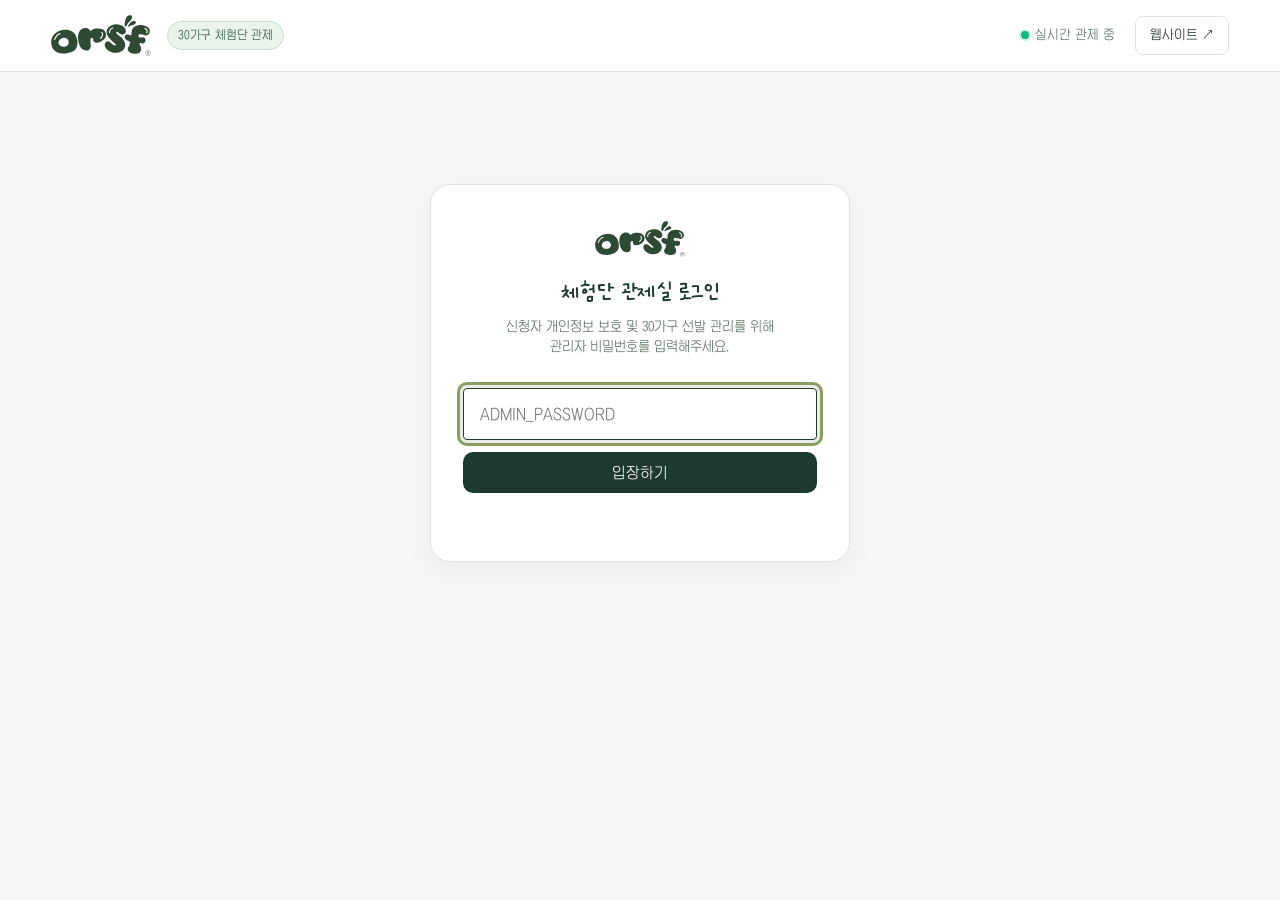
==== admin.html @ 10866b6b "feat(trial): update recruitment scale to 30 households and renew admin dashboard" ====
<!doctype html>
<html lang="ko">
<head>
  <meta charset="utf-8">
  <meta name="viewport" content="width=device-width,initial-scale=1">
  <meta name="robots" content="noindex,nofollow">
  <title>orsf 말랑비누 | 30가구 체험단 관제 대시보드</title>
  <link rel="icon" type="image/svg+xml" href="favicon.svg">
  <link rel="icon" type="image/png" sizes="32x32" href="favicon-32x32.png">
  <link rel="stylesheet" href="recruit.css">
  <style>
    :root {
      --adm-bg: #F5F7F4;
      --adm-card-bg: #FFFFFF;
      --adm-border: #DCE3DD;
      --adm-border-subtle: #E8EEE9;
      --adm-text: #1E2D24;
      --adm-text-muted: #5C6E62;
      --adm-primary: #1E3A2F;
      --adm-primary-hover: #142820;
      --adm-accent: #2D5A46;
      --adm-accent-light: #EAF3EC;
      --st-applied: #6B7280;
      --st-applied-bg: #F3F4F6;
      --st-eligible: #2563EB;
      --st-eligible-bg: #EFF6FF;
      --st-selected: #059669;
      --st-selected-bg: #ECFDF5;
      --st-confirmed: #0D9488;
      --st-confirmed-bg: #F0FDFA;
      --st-waitlisted: #D97706;
      --st-waitlisted-bg: #FFFBEB;
      --st-shipped: #7C3AED;
      --st-shipped-bg: #F5F3FF;
      --st-completed: #DB2777;
      --st-completed-bg: #FDF2F8;
      --st-declined: #9CA3AF;
      --st-declined-bg: #F3F4F6;
    }

    body {
      background-color: var(--adm-bg);
      color: var(--adm-text);
      font-family: 'ChosunGu', -apple-system, BlinkMacSystemFont, 'Pretendard', sans-serif;
      margin: 0;
      padding: 0;
      min-height: 100vh;
      -webkit-font-smoothing: antialiased;
    }

    /* Top Navigation */
    .adm-nav {
      background: #FFFFFF;
      border-bottom: 1px solid var(--adm-border);
      height: 72px;
      padding: 0 4vw;
      display: flex;
      align-items: center;
      justify-content: space-between;
      position: sticky;
      top: 0;
      z-index: 100;
    }
    .adm-brand {
      display: flex;
      align-items: center;
      gap: 16px;
      text-decoration: none;
      color: inherit;
    }
    .adm-brand img {
      width: 100px;
      height: auto;
      display: block;
    }
    .adm-cohort-badge {
      font-size: 12px;
      font-weight: 700;
      background: var(--adm-accent-light);
      color: var(--adm-accent);
      padding: 4px 10px;
      border-radius: 999px;
      border: 1px solid #C8DEC9;
      letter-spacing: -0.02em;
    }
    .adm-nav-actions {
      display: flex;
      align-items: center;
      gap: 12px;
    }
    .adm-live-dot {
      display: inline-flex;
      align-items: center;
      gap: 6px;
      font-size: 13px;
      color: var(--adm-text-muted);
      margin-right: 8px;
    }
    .adm-live-dot::before {
      content: '';
      display: inline-block;
      width: 8px;
      height: 8px;
      border-radius: 50%;
      background: #10B981;
      box-shadow: 0 0 0 2px rgba(16, 185, 129, 0.2);
    }
    .adm-link-btn {
      font-size: 13px;
      font-weight: 700;
      color: var(--adm-text);
      text-decoration: none;
      padding: 8px 14px;
      border-radius: 8px;
      border: 1px solid var(--adm-border);
      background: #FFFFFF;
      transition: all 0.15s;
    }
    .adm-link-btn:hover {
      background: #F1F4F1;
      border-color: #CCD6CC;
    }
    .adm-btn-logout {
      font-size: 13px;
      font-weight: 700;
      color: #DC2626;
      border: 1px solid #FECACA;
      background: #FEF2F2;
      padding: 8px 14px;
      border-radius: 8px;
      cursor: pointer;
      transition: all 0.15s;
    }
    .adm-btn-logout:hover {
      background: #FEE2E2;
    }

    /* Container */
    .adm-container {
      max-width: 1480px;
      margin: 0 auto;
      padding: 32px 4vw 80px;
    }

    /* Login Gate */
    .adm-gate {
      max-width: 420px;
      margin: 80px auto;
      background: var(--adm-card-bg);
      border-radius: 20px;
      border: 1px solid var(--adm-border);
      padding: 36px 32px;
      box-shadow: 0 10px 30px rgba(0,0,0,0.04);
      text-align: center;
    }
    .adm-gate-logo {
      width: 90px;
      margin: 0 auto 20px;
      display: block;
    }
    .adm-gate h2 {
      font-size: 22px;
      font-weight: 800;
      margin: 0 0 8px;
      color: var(--adm-primary);
    }
    .adm-gate p {
      font-size: 13.5px;
      color: var(--adm-text-muted);
      margin: 0 0 24px;
      line-height: 1.5;
    }
    .adm-input-group {
      display: flex;
      flex-direction: column;
      gap: 12px;
    }
    .adm-input {
      width: 100%;
      box-sizing: border-box;
      padding: 12px 14px;
      font-size: 15px;
      border: 1.5px solid var(--adm-border);
      border-radius: 10px;
      outline: none;
      font-family: inherit;
      transition: border-color 0.15s;
    }
    .adm-input:focus {
      border-color: var(--adm-primary);
      box-shadow: 0 0 0 3px rgba(30, 58, 47, 0.1);
    }
    .adm-btn-primary {
      width: 100%;
      padding: 13px;
      font-size: 15px;
      font-weight: 700;
      background: var(--adm-primary);
      color: #FFFFFF;
      border: none;
      border-radius: 10px;
      cursor: pointer;
      font-family: inherit;
      transition: background 0.15s;
    }
    .adm-btn-primary:hover {
      background: var(--adm-primary-hover);
    }
    .adm-gate-msg {
      font-size: 13px;
      font-weight: 700;
      color: #DC2626;
      margin-top: 14px;
      min-height: 18px;
    }

    /* Dashboard Header */
    .adm-header {
      display: flex;
      justify-content: space-between;
      align-items: flex-end;
      margin-bottom: 24px;
      flex-wrap: wrap;
      gap: 16px;
    }
    .adm-title h1 {
      font-size: 28px;
      font-weight: 800;
      margin: 0 0 6px;
      color: var(--adm-primary);
      letter-spacing: -0.03em;
    }
    .adm-title p {
      font-size: 14px;
      color: var(--adm-text-muted);
      margin: 0;
    }

    /* KPI Cards */
    .adm-kpis {
      display: grid;
      grid-template-columns: repeat(auto-fit, minmax(240px, 1fr));
      gap: 16px;
      margin-bottom: 28px;
    }
    .adm-kpi-card {
      background: var(--adm-card-bg);
      border: 1px solid var(--adm-border);
      border-radius: 16px;
      padding: 20px 22px;
      box-shadow: 0 2px 8px rgba(0,0,0,0.02);
      position: relative;
      display: flex;
      flex-direction: column;
      justify-content: space-between;
    }
    .adm-kpi-label {
      font-size: 13px;
      font-weight: 700;
      color: var(--adm-text-muted);
      margin-bottom: 10px;
      display: flex;
      justify-content: space-between;
      align-items: center;
    }
    .adm-kpi-value {
      font-size: 32px;
      font-weight: 800;
      color: var(--adm-primary);
      letter-spacing: -0.03em;
      line-height: 1;
      margin-bottom: 10px;
    }
    .adm-kpi-sub {
      font-size: 12.5px;
      color: var(--adm-text-muted);
      display: flex;
      align-items: center;
      gap: 8px;
    }
    .adm-progress-bar {
      height: 8px;
      background: #E8EEEA;
      border-radius: 999px;
      overflow: hidden;
      margin: 8px 0 6px;
    }
    .adm-progress-fill {
      height: 100%;
      background: linear-gradient(90deg, #10B981, #059669);
      border-radius: 999px;
      transition: width 0.4s ease;
    }

    /* Survey Insights Drawer */
    .adm-insights {
      background: #FFFFFF;
      border: 1px solid var(--adm-border);
      border-radius: 16px;
      padding: 20px 24px;
      margin-bottom: 28px;
      display: none;
    }
    .adm-insights.open {
      display: block;
      animation: fadeIn 0.2s ease;
    }
    .adm-insights-head {
      display: flex;
      justify-content: space-between;
      align-items: center;
      margin-bottom: 16px;
      border-bottom: 1px solid var(--adm-border-subtle);
      padding-bottom: 12px;
    }
    .adm-insights-head h3 {
      margin: 0;
      font-size: 16px;
      font-weight: 800;
      color: var(--adm-primary);
    }
    .adm-insights-grid {
      display: grid;
      grid-template-columns: 1fr 1fr;
      gap: 24px;
    }
    @media(max-width: 768px) {
      .adm-insights-grid { grid-template-columns: 1fr; }
    }
    .adm-stat-list {
      display: flex;
      flex-direction: column;
      gap: 10px;
    }
    .adm-stat-item {
      display: flex;
      flex-direction: column;
      gap: 4px;
    }
    .adm-stat-meta {
      display: flex;
      justify-content: space-between;
      font-size: 13px;
      color: var(--adm-text);
      font-weight: 600;
    }
    .adm-stat-bar-bg {
      height: 6px;
      background: #EAEFEA;
      border-radius: 999px;
      overflow: hidden;
    }
    .adm-stat-bar-val {
      height: 100%;
      background: var(--adm-accent);
      border-radius: 999px;
    }

    /* Controls Bar */
    .adm-controls {
      background: #FFFFFF;
      border: 1px solid var(--adm-border);
      border-radius: 16px;
      padding: 16px 20px;
      margin-bottom: 20px;
      display: flex;
      flex-direction: column;
      gap: 14px;
    }
    .adm-controls-top {
      display: flex;
      justify-content: space-between;
      align-items: center;
      gap: 14px;
      flex-wrap: wrap;
    }
    .adm-search-wrap {
      position: relative;
      flex: 1;
      min-width: 260px;
      max-width: 480px;
    }
    .adm-search-input {
      width: 100%;
      box-sizing: border-box;
      padding: 9px 14px 9px 36px;
      font-size: 13.5px;
      border: 1.5px solid var(--adm-border);
      border-radius: 10px;
      outline: none;
      font-family: inherit;
    }
    .adm-search-input:focus {
      border-color: var(--adm-primary);
    }
    .adm-search-icon {
      position: absolute;
      left: 12px;
      top: 50%;
      transform: translateY(-50%);
      color: var(--adm-text-muted);
      font-size: 14px;
      pointer-events: none;
    }
    .adm-actions-group {
      display: flex;
      align-items: center;
      gap: 8px;
      flex-wrap: wrap;
    }
    .adm-btn-action {
      display: inline-flex;
      align-items: center;
      gap: 6px;
      font-size: 13px;
      font-weight: 700;
      padding: 8px 14px;
      border-radius: 9px;
      border: 1.5px solid var(--adm-border);
      background: #FFFFFF;
      color: var(--adm-text);
      cursor: pointer;
      font-family: inherit;
      transition: all 0.15s;
    }
    .adm-btn-action:hover {
      background: #F4F6F4;
      border-color: #CBD5CC;
    }
    .adm-btn-action.active {
      background: var(--adm-accent-light);
      border-color: var(--adm-accent);
      color: var(--adm-accent);
    }

    /* Status Filter Tabs */
    .adm-tabs {
      display: flex;
      gap: 6px;
      overflow-x: auto;
      padding-bottom: 2px;
      scrollbar-width: none;
    }
    .adm-tabs::-webkit-scrollbar {
      display: none;
    }
    .adm-tab {
      border: none;
      background: #F1F4F1;
      color: var(--adm-text-muted);
      font-size: 13px;
      font-weight: 700;
      padding: 7px 14px;
      border-radius: 999px;
      cursor: pointer;
      white-space: nowrap;
      transition: all 0.15s;
      font-family: inherit;
      display: flex;
      align-items: center;
      gap: 6px;
    }
    .adm-tab:hover {
      background: #E5EBE5;
      color: var(--adm-text);
    }
    .adm-tab.on {
      background: var(--adm-primary);
      color: #FFFFFF;
    }
    .adm-tab-count {
      font-size: 11px;
      background: rgba(0,0,0,0.08);
      padding: 2px 6px;
      border-radius: 999px;
      font-weight: 800;
    }
    .adm-tab.on .adm-tab-count {
      background: rgba(255,255,255,0.22);
      color: #FFFFFF;
    }

    /* Table & Cards */
    .adm-table-wrap {
      background: #FFFFFF;
      border: 1px solid var(--adm-border);
      border-radius: 16px;
      overflow: hidden;
      box-shadow: 0 4px 14px rgba(0,0,0,0.02);
    }
    .adm-table {
      width: 100%;
      border-collapse: collapse;
      font-size: 13px;
      text-align: left;
    }
    .adm-table th {
      background: #F9FAF8;
      padding: 14px 16px;
      font-size: 12px;
      font-weight: 800;
      color: var(--adm-text-muted);
      border-bottom: 1px solid var(--adm-border);
      white-space: nowrap;
      letter-spacing: -0.01em;
    }
    .adm-table td {
      padding: 14px 16px;
      border-bottom: 1px solid var(--adm-border-subtle);
      vertical-align: middle;
      color: var(--adm-text);
      line-height: 1.45;
    }
    .adm-table tr:hover td {
      background: #FAFBF9;
    }
    .adm-table tr.declined-row td {
      opacity: 0.6;
    }

    /* Table Column Specifics */
    .td-date {
      color: var(--adm-text-muted);
      font-size: 12px;
      white-space: nowrap;
    }
    .td-person {
      min-width: 140px;
    }
    .td-person-name {
      font-size: 14px;
      font-weight: 800;
      color: var(--adm-primary);
      display: flex;
      align-items: center;
      gap: 6px;
    }
    .td-person-contact {
      font-size: 12.5px;
      color: var(--adm-text-muted);
      margin-top: 3px;
      display: flex;
      align-items: center;
      gap: 6px;
    }
    .contact-link {
      color: inherit;
      text-decoration: none;
      transition: color 0.15s;
    }
    .contact-link:hover {
      color: var(--adm-primary);
      text-decoration: underline;
    }
    .btn-copy {
      border: none;
      background: none;
      cursor: pointer;
      padding: 2px;
      color: #9CA3AF;
      font-size: 12px;
      line-height: 1;
      border-radius: 4px;
    }
    .btn-copy:hover {
      color: var(--adm-primary);
    }

    /* Badges */
    .badge-age {
      display: inline-block;
      font-size: 11.5px;
      font-weight: 800;
      padding: 3px 8px;
      border-radius: 6px;
      white-space: nowrap;
    }
    .badge-age-46 {
      background: #E8F5E9;
      color: #1B5E20;
    }
    .badge-age-710 {
      background: #E0F2FE;
      color: #0369A1;
    }

    .badge-product {
      display: inline-block;
      font-size: 12px;
      font-weight: 700;
      background: #F1F5F2;
      color: #2F4F38;
      padding: 3px 8px;
      border-radius: 6px;
      margin-bottom: 4px;
    }
    .issue-bubble {
      font-size: 12.5px;
      color: #374151;
      line-height: 1.4;
      max-width: 320px;
      word-break: break-word;
    }

    .badge-src {
      display: inline-block;
      font-size: 11px;
      font-weight: 700;
      padding: 2px 7px;
      border-radius: 5px;
      background: #F3F4F6;
      color: #4B5563;
      white-space: nowrap;
    }

    /* Status Selector */
    .status-select-wrap {
      display: flex;
      align-items: center;
      gap: 6px;
      white-space: nowrap;
    }
    .status-select {
      font-size: 12.5px;
      font-weight: 700;
      padding: 6px 10px;
      border-radius: 8px;
      border: 1.5px solid var(--adm-border);
      outline: none;
      cursor: pointer;
      font-family: inherit;
      transition: all 0.15s;
    }
    .status-select.st-applied { background: var(--st-applied-bg); color: var(--st-applied); border-color: #D1D5DB; }
    .status-select.st-eligible { background: var(--st-eligible-bg); color: var(--st-eligible); border-color: #BFDBFE; }
    .status-select.st-selected { background: var(--st-selected-bg); color: var(--st-selected); border-color: #A7F3D0; font-weight: 800; }
    .status-select.st-confirmed { background: var(--st-confirmed-bg); color: var(--st-confirmed); border-color: #99F6E4; font-weight: 800; }
    .status-select.st-waitlisted { background: var(--st-waitlisted-bg); color: var(--st-waitlisted); border-color: #FDE68A; }
    .status-select.st-shipped { background: var(--st-shipped-bg); color: var(--st-shipped); border-color: #DDD6FE; font-weight: 800; }
    .status-select.st-completed { background: var(--st-completed-bg); color: var(--st-completed); border-color: #FBCFE8; font-weight: 800; }
    .status-select.st-declined { background: var(--st-declined-bg); color: var(--st-declined); border-color: #E5E7EB; text-decoration: line-through; }

    .btn-delete {
      border: none;
      background: none;
      color: #9CA3AF;
      cursor: pointer;
      padding: 6px;
      font-size: 14px;
      border-radius: 6px;
      transition: all 0.15s;
    }
    .btn-delete:hover {
      background: #FEE2E2;
      color: #DC2626;
    }

    /* Empty State */
    .adm-empty {
      padding: 60px 20px;
      text-align: center;
      color: var(--adm-text-muted);
    }
    .adm-empty-icon {
      font-size: 36px;
      margin-bottom: 12px;
    }

    /* Toast Notification */
    .adm-toast {
      position: fixed;
      bottom: 24px;
      right: 24px;
      background: #1E2923;
      color: #FFFFFF;
      padding: 12px 20px;
      border-radius: 10px;
      font-size: 13.5px;
      font-weight: 700;
      box-shadow: 0 10px 25px rgba(0,0,0,0.15);
      z-index: 1000;
      display: none;
      align-items: center;
      gap: 10px;
    }
    .adm-toast.show {
      display: flex;
      animation: slideUp 0.25s ease;
    }

    /* Mobile Responsive Card Layout */
    @media (max-width: 900px) {
      .adm-table thead {
        display: none;
      }
      .adm-table, .adm-table tbody, .adm-table tr, .adm-table td {
        display: block;
        width: 100%;
        box-sizing: border-box;
      }
      .adm-table tr {
        padding: 16px;
        border-bottom: 1px solid var(--adm-border);
        background: #FFFFFF;
      }
      .adm-table td {
        padding: 6px 0;
        border: none;
      }
      .adm-table tr:hover td {
        background: transparent;
      }
      .mobile-card-header {
        display: flex;
        justify-content: space-between;
        align-items: center;
        margin-bottom: 8px;
      }
      .mobile-card-footer {
        display: flex;
        justify-content: space-between;
        align-items: center;
        margin-top: 12px;
        padding-top: 10px;
        border-top: 1px solid var(--adm-border-subtle);
      }
    }

    @keyframes fadeIn {
      from { opacity: 0; transform: translateY(-4px); }
      to { opacity: 1; transform: translateY(0); }
    }
    @keyframes slideUp {
      from { opacity: 0; transform: translateY(12px); }
      to { opacity: 1; transform: translateY(0); }
    }
  </style>
</head>
<body>
  <!-- Navigation Header -->
  <header class="adm-nav">
    <a class="adm-brand" href="/">
      <img src="assets/orsf-logo-deep.svg" alt="orsf">
      <span class="adm-cohort-badge">30가구 체험단 관제</span>
    </a>
    <div class="adm-nav-actions">
      <span class="adm-live-dot" id="liveSyncStatus">실시간 관제 중</span>
      <a class="adm-link-btn" href="/" target="_blank">웹사이트 ↗</a>
      <button class="adm-btn-logout" id="btnLogout" style="display:none;">로그아웃</button>
    </div>
  </header>

  <main class="adm-container">
    <!-- 1. Login Gate -->
    <section class="adm-gate" id="gateSection">
      <img class="adm-gate-logo" src="assets/orsf-logo-deep.svg" alt="orsf">
      <h2>체험단 관제실 로그인</h2>
      <p>신청자 개인정보 보호 및 30가구 선발 관리를 위해<br>관리자 비밀번호를 입력해주세요.</p>
      <form id="loginForm" class="adm-input-group">
        <input type="password" id="pwInput" class="adm-input" placeholder="ADMIN_PASSWORD" autocomplete="current-password" required autofocus>
        <button type="submit" class="adm-btn-primary" id="btnEnter">입장하기</button>
      </form>
      <div class="adm-gate-msg" id="gateMsg" role="alert"></div>
    </section>

    <!-- 2. Main Admin Dashboard -->
    <section id="panelSection" style="display:none;">
      <!-- Title & Time -->
      <div class="adm-header">
        <div class="adm-title">
          <h1>체험단 선발 및 운영 관제실</h1>
          <p>2026년 10월 cohort · 만 4~10세 30가구 목표 선발 · 설문 데이터 실시간 집계</p>
        </div>
      </div>

      <!-- KPI Summary Cards -->
      <div class="adm-kpis">
        <div class="adm-kpi-card">
          <div class="adm-kpi-label">
            <span>총 신청자</span>
            <span>전체</span>
          </div>
          <div class="adm-kpi-value" id="kpiTotal">0건</div>
          <div class="adm-kpi-sub" id="kpiAgeSplit">4~6세 0건 / 7~10세 0건</div>
        </div>

        <div class="adm-kpi-card">
          <div class="adm-kpi-label">
            <span>30가구 선발 진행</span>
            <span id="kpiTargetRate">0%</span>
          </div>
          <div class="adm-kpi-value"><span id="kpiSelectedCount">0</span> <small style="font-size:16px;font-weight:700;color:var(--adm-text-muted);">/ 30가구</small></div>
          <div class="adm-progress-bar">
            <div class="adm-progress-fill" id="kpiProgressFill" style="width:0%;"></div>
          </div>
          <div class="adm-kpi-sub" style="font-size:11.5px;">권장: 4~6세 15가구 / 7~10세 15가구 균형 선발</div>
        </div>

        <div class="adm-kpi-card">
          <div class="adm-kpi-label">
            <span>예비 대기 (Waitlist)</span>
            <span>후보</span>
          </div>
          <div class="adm-kpi-value" id="kpiWaitlist">0건</div>
          <div class="adm-kpi-sub">선정 포기 또는 취소 대비</div>
        </div>

        <div class="adm-kpi-card">
          <div class="adm-kpi-label">
            <span>배송 및 설문 완료</span>
            <span>진행 상황</span>
          </div>
          <div class="adm-kpi-value"><span id="kpiShipped">0</span> <small style="font-size:16px;font-weight:700;color:var(--adm-text-muted);">배송</small> · <span id="kpiCompleted">0</span> <small style="font-size:16px;font-weight:700;color:var(--adm-text-muted);">완료</small></div>
          <div class="adm-kpi-sub" id="kpiSurveyReturnRate">설문 회수율: 0%</div>
        </div>
      </div>

      <!-- Survey Insights Panel (Toggleable) -->
      <div class="adm-insights" id="insightsPanel">
        <div class="adm-insights-head">
          <h3>📊 신청자 사전 설문 응답 분석 (집계)</h3>
          <span style="font-size:13px;color:var(--adm-text-muted);" id="insightsMeta">실시간 자동 분석</span>
        </div>
        <div class="adm-insights-grid">
          <div>
            <div style="font-size:14px;font-weight:800;margin-bottom:12px;color:var(--adm-accent);">현재 집에서 쓰고 있는 세정제</div>
            <div class="adm-stat-list" id="statSolutions"></div>
          </div>
          <div>
            <div style="font-size:14px;font-weight:800;margin-bottom:12px;color:var(--adm-accent);">아이 손 씻길 때 가장 힘든 점</div>
            <div class="adm-stat-list" id="statIssues"></div>
          </div>
        </div>
      </div>

      <!-- Controls & Search -->
      <div class="adm-controls">
        <div class="adm-controls-top">
          <!-- Search -->
          <div class="adm-search-wrap">
            <span class="adm-search-icon">🔍</span>
            <input type="text" id="searchInput" class="adm-search-input" placeholder="보호자 성함, 전화번호, 현재 세정제, 고민 검색...">
          </div>

          <!-- Utility Actions -->
          <div class="adm-actions-group">
            <select id="ageFilter" class="adm-btn-action">
              <option value="all">모든 연령</option>
              <option value="4-6">만 4~6세</option>
              <option value="7-10">만 7~10세</option>
            </select>
            <button class="adm-btn-action" id="btnToggleInsights">📊 설문 통계</button>
            <button class="adm-btn-action" id="btnReload">🔄 새로고침</button>
            <button class="adm-btn-action" id="btnCsv" style="background:var(--adm-accent-light);color:var(--adm-accent);border-color:var(--adm-accent);">📥 CSV 내려받기</button>
          </div>
        </div>

        <!-- Status Filter Tabs -->
        <div class="adm-tabs" id="statusTabs">
          <button class="adm-tab on" data-status="all">전체 <span class="adm-tab-count" id="tabCountAll">0</span></button>
          <button class="adm-tab" data-status="applied">신청 접수 <span class="adm-tab-count" id="tabCountApplied">0</span></button>
          <button class="adm-tab" data-status="eligible">적격 확인 <span class="adm-tab-count" id="tabCountEligible">0</span></button>
          <button class="adm-tab" data-status="selected">선정 <span class="adm-tab-count" id="tabCountSelected">0</span></button>
          <button class="adm-tab" data-status="confirmed">참여 확정 <span class="adm-tab-count" id="tabCountConfirmed">0</span></button>
          <button class="adm-tab" data-status="waitlisted">예비 <span class="adm-tab-count" id="tabCountWaitlisted">0</span></button>
          <button class="adm-tab" data-status="shipped">배송 완료 <span class="adm-tab-count" id="tabCountShipped">0</span></button>
          <button class="adm-tab" data-status="completed">설문 완료 <span class="adm-tab-count" id="tabCountCompleted">0</span></button>
          <button class="adm-tab" data-status="declined">미선정/취소 <span class="adm-tab-count" id="tabCountDeclined">0</span></button>
        </div>
      </div>

      <!-- Applications Table -->
      <div class="adm-table-wrap">
        <table class="adm-table" id="applicationsTable">
          <thead>
            <tr>
              <th>신청일시</th>
              <th>보호자 / 연락처</th>
              <th>아이 연령</th>
              <th>현재 제품 및 주요 고민</th>
              <th>유입 경로</th>
              <th>진행 상태</th>
              <th style="width:40px;text-align:center;">관리</th>
            </tr>
          </thead>
          <tbody id="tableBody">
            <!-- Rendered via JS -->
          </tbody>
        </table>
      </div>
    </section>
  </main>

  <!-- Toast Notification -->
  <div class="adm-toast" id="admToast" role="status"></div>

  <script>
    (() => {
      const $ = id => document.getElementById(id);
      const esc = s => String(s ?? '').replace(/[&<>"']/g, m => ({'&':'&amp;','<':'&lt;','>':'&gt;','"':'&quot;',"'":'&#39;'}[m]));

      const STATUS_CONFIG = {
        applied: { label: '신청 접수', class: 'st-applied' },
        eligible: { label: '적격 확인', class: 'st-eligible' },
        selected: { label: '선정 (30가구)', class: 'st-selected' },
        confirmed: { label: '참여 확정', class: 'st-confirmed' },
        waitlisted: { label: '예비 대기', class: 'st-waitlisted' },
        shipped: { label: '배송 완료', class: 'st-shipped' },
        completed: { label: '설문 완료', class: 'st-completed' },
        declined: { label: '미선정/취소', class: 'st-declined' }
      };

      let password = sessionStorage.getItem('orsf_admin_pw') || sessionStorage.getItem('orsf_trial_admin_pw') || '';
      let rawItems = [];
      let currentFilterStatus = 'all';
      let currentFilterAge = 'all';
      let currentSearchQuery = '';

      function showToast(msg, duration = 2500) {
        const toast = $('admToast');
        toast.textContent = msg;
        toast.classList.add('show');
        clearTimeout(toast._timer);
        toast._timer = setTimeout(() => toast.classList.remove('show'), duration);
      }

      function formatContact(val) {
        const clean = String(val || '').trim();
        if (clean.includes('@')) return clean;
        const num = clean.replace(/[^0-9]/g, '');
        if (num.length === 11) return `${num.slice(0,3)}-${num.slice(3,7)}-${num.slice(7)}`;
        if (num.length === 10) return `${num.slice(0,3)}-${num.slice(3,6)}-${num.slice(6)}`;
        return clean;
      }

      function formatDate(iso) {
        if (!iso) return '—';
        const d = new Date(iso);
        const mm = String(d.getMonth() + 1).padStart(2, '0');
        const dd = String(d.getDate()).padStart(2, '0');
        const hh = String(d.getHours()).padStart(2, '0');
        const min = String(d.getMinutes()).padStart(2, '0');
        return `${mm}.${dd} ${hh}:${min}`;
      }

      async function apiCall(body) {
        const res = await fetch('/api/family-trial-admin', {
          method: 'POST',
          headers: { 'Content-Type': 'application/json' },
          body: JSON.stringify({ ...body, password })
        });
        const data = await res.json();
        if (!res.ok || !data.ok) throw new Error(data.message || '요청 처리에 실패했습니다.');
        return data;
      }

      async function loadData() {
        $('btnReload').textContent = '동기화 중…';
        try {
          const res = await apiCall({ action: 'list' });
          rawItems = res.applications || [];
          $('gateSection').style.display = 'none';
          $('panelSection').style.display = 'block';
          $('btnLogout').style.display = 'inline-block';
          $('liveSyncStatus').textContent = `최근 동기화 ${new Date().toLocaleTimeString('ko-KR')}`;
          renderDashboard();
        } finally {
          $('btnReload').textContent = '🔄 새로고침';
        }
      }

      function renderDashboard() {
        renderKPIs();
        renderInsights();
        renderTable();
      }

      function renderKPIs() {
        const total = rawItems.length;
        const age46 = rawItems.filter(i => i.child_age_group === '4-6').length;
        const age710 = rawItems.filter(i => i.child_age_group === '7-10').length;
        
        // Target: 30 households
        const selected = rawItems.filter(i => ['selected', 'confirmed', 'shipped', 'completed'].includes(i.status)).length;
        const waitlisted = rawItems.filter(i => i.status === 'waitlisted').length;
        const shipped = rawItems.filter(i => ['shipped', 'completed'].includes(i.status)).length;
        const completed = rawItems.filter(i => i.status === 'completed').length;

        $('kpiTotal').textContent = `${total}건`;
        $('kpiAgeSplit').textContent = `만 4~6세 ${age46}건 · 만 7~10세 ${age710}건`;

        $('kpiSelectedCount').textContent = selected;
        const targetRate = Math.min(100, Math.round((selected / 30) * 100));
        $('kpiTargetRate').textContent = `${targetRate}%`;
        $('kpiProgressFill').style.width = `${targetRate}%`;

        $('kpiWaitlist').textContent = `${waitlisted}건`;
        $('kpiShipped').textContent = shipped;
        $('kpiCompleted').textContent = completed;
        const returnRate = selected > 0 ? Math.round((completed / selected) * 100) : 0;
        $('kpiSurveyReturnRate').textContent = `선정 대비 설문 회수율: ${returnRate}%`;

        // Tab counts
        $('tabCountAll').textContent = total;
        $('tabCountApplied').textContent = rawItems.filter(i => i.status === 'applied').length;
        $('tabCountEligible').textContent = rawItems.filter(i => i.status === 'eligible').length;
        $('tabCountSelected').textContent = rawItems.filter(i => i.status === 'selected').length;
        $('tabCountConfirmed').textContent = rawItems.filter(i => i.status === 'confirmed').length;
        $('tabCountWaitlisted').textContent = waitlisted;
        $('tabCountShipped').textContent = rawItems.filter(i => i.status === 'shipped').length;
        $('tabCountCompleted').textContent = completed;
        $('tabCountDeclined').textContent = rawItems.filter(i => i.status === 'declined').length;
      }

      function renderInsights() {
        const total = rawItems.length;
        if (total === 0) return;

        // Solution counts
        const solCounts = {};
        const issCounts = {};

        rawItems.forEach(item => {
          const s = (item.current_solution || '기타').split(':')[0].trim();
          solCounts[s] = (solCounts[s] || 0) + 1;

          const iss = (item.main_issue || '기타').split(':')[0].trim();
          issCounts[iss] = (issCounts[iss] || 0) + 1;
        });

        const renderBarList = (counts, elId) => {
          const sorted = Object.entries(counts).sort((a,b) => b[1] - a[1]);
          $(elId).innerHTML = sorted.map(([name, count]) => {
            const pct = Math.round((count / total) * 100);
            return `
              <div class="adm-stat-item">
                <div class="adm-stat-meta">
                  <span>${esc(name)}</span>
                  <span>${count}건 (${pct}%)</span>
                </div>
                <div class="adm-stat-bar-bg">
                  <div class="adm-stat-bar-val" style="width:${pct}%"></div>
                </div>
              </div>
            `;
          }).join('');
        };

        renderBarList(solCounts, 'statSolutions');
        renderBarList(issCounts, 'statIssues');
        $('insightsMeta').textContent = `총 ${total}건 응답 분석`;
      }

      function renderTable() {
        let items = [...rawItems];

        // Status Filter
        if (currentFilterStatus !== 'all') {
          items = items.filter(i => i.status === currentFilterStatus);
        }

        // Age Filter
        if (currentFilterAge !== 'all') {
          items = items.filter(i => i.child_age_group === currentFilterAge);
        }

        // Search Query
        if (currentSearchQuery) {
          const q = currentSearchQuery.toLowerCase().replace(/[^0-9a-zA-Z가-힣]/g, '');
          items = items.filter(i => {
            const name = (i.guardian_name || '').toLowerCase();
            const rawContact = (i.contact || '').replace(/[^0-9a-zA-Z@._]/g, '').toLowerCase();
            const sol = (i.current_solution || '').toLowerCase();
            const iss = (i.main_issue || '').toLowerCase();
            const src = (i.attribution?.source || '').toLowerCase();
            return name.includes(q) || rawContact.includes(q) || sol.includes(q) || iss.includes(q) || src.includes(q);
          });
        }

        const tbody = $('tableBody');
        if (items.length === 0) {
          tbody.innerHTML = `
            <tr>
              <td colspan="7">
                <div class="adm-empty">
                  <div class="adm-empty-icon">📭</div>
                  <div style="font-weight:700;font-size:15px;margin-bottom:4px;">조건에 일치하는 신청 내역이 없습니다.</div>
                  <div style="font-size:13px;">필터를 변경하거나 검색어를 지워보세요.</div>
                </div>
              </td>
            </tr>
          `;
          return;
        }

        tbody.innerHTML = items.map(item => {
          const contactFmt = formatContact(item.contact);
          const isPhone = !contactFmt.includes('@');
          const contactHref = isPhone ? `tel:${contactFmt}` : `mailto:${contactFmt}`;
          const ageBadgeClass = item.child_age_group === '4-6' ? 'badge-age-46' : 'badge-age-710';
          const ageText = item.child_age_group === '4-6' ? '만 4~6세' : '만 7~10세';
          const rowClass = item.status === 'declined' ? 'declined-row' : '';

          const statusOptions = Object.entries(STATUS_CONFIG).map(([val, conf]) => 
            `<option value="${val}" ${item.status === val ? 'selected' : ''}>${conf.label}</option>`
          ).join('');

          const currStatusConf = STATUS_CONFIG[item.status] || STATUS_CONFIG.applied;

          return `
            <tr class="${rowClass}">
              <td class="td-date">${formatDate(item.created_at)}</td>
              <td class="td-person">
                <div class="td-person-name">${esc(item.guardian_name)}</div>
                <div class="td-person-contact">
                  <a class="contact-link" href="${esc(contactHref)}" title="연락하기">${esc(contactFmt)}</a>
                  <button class="btn-copy" data-copy="${esc(contactFmt)}" title="연락처 복사">📋</button>
                </div>
              </td>
              <td><span class="badge-age ${ageBadgeClass}">${ageText}</span></td>
              <td>
                <div class="badge-product">${esc(item.current_solution)}</div>
                <div class="issue-bubble">${esc(item.main_issue)}</div>
              </td>
              <td>
                <span class="badge-src">${esc(item.attribution?.source || 'direct')}</span>
                ${item.attribution?.content ? `<br><small style="color:#9CA3AF;font-size:11px;">${esc(item.attribution.content)}</small>` : ''}
              </td>
              <td>
                <div class="status-select-wrap">
                  <select class="status-select ${currStatusConf.class}" data-status-id="${esc(item.id)}">
                    ${statusOptions}
                  </select>
                </div>
              </td>
              <td style="text-align:center;">
                <button class="btn-delete" data-delete-id="${esc(item.id)}" title="신청 데이터 삭제">🗑️</button>
              </td>
            </tr>
          `;
        }).join('');
      }

      // Event Listeners
      $('loginForm').addEventListener('submit', async e => {
        e.preventDefault();
        password = $('pwInput').value.trim();
        $('btnEnter').disabled = true;
        $('btnEnter').textContent = '확인 중…';
        $('gateMsg').textContent = '';

        try {
          await loadData();
          sessionStorage.setItem('orsf_admin_pw', password);
        } catch (err) {
          $('gateMsg').textContent = err.message || '비밀번호를 확인해 주세요.';
          $('btnEnter').disabled = false;
          $('btnEnter').textContent = '입장하기';
        }
      });

      $('btnLogout').addEventListener('click', () => {
        sessionStorage.removeItem('orsf_admin_pw');
        sessionStorage.removeItem('orsf_trial_admin_pw');
        password = '';
        rawItems = [];
        $('panelSection').style.display = 'none';
        $('gateSection').style.display = 'block';
        $('btnLogout').style.display = 'none';
        $('pwInput').value = '';
        $('gateMsg').textContent = '';
      });

      $('btnReload').addEventListener('click', () => {
        loadData().catch(err => showToast(err.message));
      });

      $('btnToggleInsights').addEventListener('click', function() {
        const panel = $('insightsPanel');
        panel.classList.toggle('open');
        this.classList.toggle('active', panel.classList.contains('open'));
      });

      $('statusTabs').addEventListener('click', e => {
        const tab = e.target.closest('.adm-tab');
        if (!tab) return;
        document.querySelectorAll('.adm-tab').forEach(t => t.classList.remove('on'));
        tab.classList.add('on');
        currentFilterStatus = tab.dataset.status;
        renderTable();
      });

      $('ageFilter').addEventListener('change', e => {
        currentFilterAge = e.target.value;
        renderTable();
      });

      $('searchInput').addEventListener('input', e => {
        currentSearchQuery = e.target.value.trim();
        renderTable();
      });

      // Table Action Delegation
      $('tableBody').addEventListener('click', async e => {
        // Copy Contact
        const copyBtn = e.target.closest('[data-copy]');
        if (copyBtn) {
          const text = copyBtn.dataset.copy;
          try {
            await navigator.clipboard.writeText(text);
            showToast(`연락처가 복사되었습니다: ${text}`);
          } catch {
            showToast(`복사 실패: ${text}`);
          }
          return;
        }

        // Delete Item
        const delBtn = e.target.closest('[data-delete-id]');
        if (delBtn) {
          const id = delBtn.dataset.deleteId;
          const targetItem = rawItems.find(i => i.id === id);
          const name = targetItem ? targetItem.guardian_name : '해당';
          if (!confirm(`정말로 [${name}] 신청자의 데이터를 삭제하시겠습니까?\n삭제 후 복구할 수 없습니다.`)) return;

          delBtn.disabled = true;
          try {
            await apiCall({ action: 'delete', id });
            rawItems = rawItems.filter(i => i.id !== id);
            renderDashboard();
            showToast('신청 내역이 삭제되었습니다.');
          } catch (err) {
            showToast(err.message);
            delBtn.disabled = false;
          }
          return;
        }
      });

      // Status Change Delegation
      $('tableBody').addEventListener('change', async e => {
        const sel = e.target.closest('.status-select');
        if (!sel) return;
        const id = sel.dataset.statusId;
        const newStatus = sel.value;
        const prevStatus = (rawItems.find(i => i.id === id) || {}).status;

        sel.disabled = true;
        try {
          await apiCall({ action: 'status', id, status: newStatus });
          const item = rawItems.find(i => i.id === id);
          if (item) item.status = newStatus;
          
          // Update visual styling immediately
          const conf = STATUS_CONFIG[newStatus] || STATUS_CONFIG.applied;
          sel.className = `status-select ${conf.class}`;
          renderKPIs();
          showToast(`상태가 [${conf.label}]으로 변경되었습니다.`);
        } catch (err) {
          showToast(`상태 변경 실패: ${err.message}`);
          sel.value = prevStatus;
        } finally {
          sel.disabled = false;
        }
      });

      // CSV Export
      $('btnCsv').addEventListener('click', () => {
        if (rawItems.length === 0) {
          showToast('내려받을 데이터가 없습니다.');
          return;
        }

        const headers = [
          '신청ID', '신청시각', '보호자성함', '연락처', '아이연령군',
          '현재사용세정제', '가장힘든점', '진행상태', '유입경로', '광고소재', '캠페인', '동의버전'
        ];

        const rows = rawItems.map(i => [
          i.id,
          i.created_at,
          i.guardian_name,
          formatContact(i.contact),
          i.child_age_group === '4-6' ? '만 4~6세' : '만 7~10세',
          i.current_solution || '',
          i.main_issue || '',
          STATUS_CONFIG[i.status]?.label || i.status,
          i.attribution?.source || 'direct',
          i.attribution?.content || '',
          i.attribution?.campaign || '',
          i.consent_version || ''
        ]);

        const escCell = v => {
          let s = String(v ?? '');
          if (/^[\s]*[=+@\-]/.test(s)) s = "'" + s;
          return '"' + s.replace(/"/g, '""') + '"';
        };

        const csvContent = '\ufeff' + [headers, ...rows].map(r => r.map(escCell).join(',')).join('\r\n');
        const blob = new Blob([csvContent], { type: 'text/csv;charset=utf-8;' });
        const url = URL.createObjectURL(blob);
        const a = document.createElement('a');
        a.href = url;
        const dateStr = new Date().toISOString().slice(0, 10);
        a.download = `orsf_trial_30_applications_${dateStr}.csv`;
        a.click();
        setTimeout(() => URL.revokeObjectURL(url), 1000);
        showToast('CSV 다운로드를 시작했습니다.');
      });

      // Auto login on start
      if (password) {
        loadData().catch(() => {
          sessionStorage.removeItem('orsf_admin_pw');
          sessionStorage.removeItem('orsf_trial_admin_pw');
        });
      }
    })();
  </script>
</body>
</html>
---- recruit.css ----
@font-face {
  font-family: 'Griun_Fromsol';
  src: url('assets/fonts/Griun_Fromsol-Rg.woff') format('woff'),
       url('assets/fonts/Griun_Fromsol-Rg.ttf') format('truetype');
  font-weight: 400 800;
  font-style: normal;
  font-display: swap;
}

@font-face {
  font-family: 'EF_jejudoldam';
  src: url('assets/fonts/Griun_Fromsol-Rg.woff') format('woff'),
       url('assets/fonts/Griun_Fromsol-Rg.ttf') format('truetype');
  font-weight: 400 800;
  font-style: normal;
  font-display: swap;
}

/* 본문: 조선굴림체 (ChosunGu) */
@font-face {
  font-family: 'ChosunGu';
  src: url('assets/fonts/ChosunGu.woff') format('woff'),
       url('assets/fonts/ChosunGu.ttf') format('truetype');
  font-weight: 400 700;
  font-style: normal;
  font-display: swap;
}

* {
  box-sizing: border-box;
}

html {
  scroll-padding-top: 90px;
}

body {
  margin: 0;
  background: #f8f7f1;
  color: #22372b;
  font-family: 'ChosunGu', 'Griun_Fromsol', sans-serif;
  font-size: 16.5px;
  line-height: 1.56;
  text-rendering: optimizeLegibility;
  -webkit-font-smoothing: antialiased;
}

a {
  color: inherit;
}

header {
  height: 88px;
  padding: 0 6vw;
  display: flex;
  align-items: center;
  justify-content: space-between;
  border-bottom: 1px solid #d9dfd4;
}

.logo {
  font-family: Georgia, serif;
  font-size: 42px;
  text-decoration: none;
  letter-spacing: -3px;
  -webkit-text-stroke: 0;
}

.logo span {
  font-family: 'Griun_Fromsol', sans-serif;
  font-size: 13px;
  letter-spacing: 1px;
  margin-left: 14px;
  -webkit-text-stroke: 0;
}

header nav {
  display: flex;
  align-items: center;
  gap: 24px;
}

.nav-social, .nav-cta {
  font-family: 'Griun_Fromsol', sans-serif;
  font-size: 16px;
  text-decoration: none;
  -webkit-text-stroke: 0;
}

.nav-social {
  color: #536452;
}

.hero {
  display: grid;
  grid-template-columns: 1.15fr 0.85fr;
  align-items: center;
  min-height: calc(100vh - 84px);
  max-width: 1240px;
  margin: 0 auto;
  gap: 30px;
  box-sizing: border-box;
}

.hero-copy {
  padding: 40px 20px 40px 4vw;
}

.eyebrow {
  font-family: 'Griun_Fromsol', sans-serif;
  font-size: 13px;
  letter-spacing: 1.5px;
  font-weight: 700;
  margin: 0 0 24px;
  -webkit-text-stroke: 0;
}

h1 {
  font-family: 'Griun_Fromsol', sans-serif;
  font-size: clamp(38px, 4.4vw, 66px);
  line-height: 1.32;
  letter-spacing: -1px;
  font-weight: 700;
  margin: 0 0 28px;
  -webkit-text-stroke: 0;
}

h1 em {
  font-style: normal;
  color: #658342;
}

.intro {
  color: #556658;
  margin-bottom: 26px;
  word-break: keep-all;
}

.intro-p {
  margin: 0 0 14px 0;
  font-size: 16.5px;
  line-height: 1.54;
}

.intro-p:last-child {
  margin-bottom: 0;
}

.intro-notice {
  display: inline-block;
  font-size: 14.5px;
  color: #68796c;
  margin-top: 4px;
}

.keep-line {
  display: inline-block;
  white-space: normal;
  word-break: keep-all;
}

.hero-cta {
  display: flex;
  flex-direction: column;
  align-items: flex-start;
  gap: 12px;
  margin-top: 4px;
}

.hero-cta .button {
  margin: 0;
}

.hero-cta .small {
  margin: 0;
  font-size: 13.5px;
  color: #68796c;
  line-height: 1.4;
}

.button {
  display: flex;
  justify-content: space-between;
  align-items: center;
  gap: 35px;
  padding: 18px 28px;
  background: #294837;
  color: #fff;
  border: 0;
  border-radius: 4px;
  font-family: 'Griun_Fromsol', sans-serif;
  font-size: 18px;
  font-weight: 700;
  text-decoration: none;
  cursor: pointer;
  width: fit-content;
  min-height: 58px;
  letter-spacing: 0.5px;
  -webkit-text-stroke: 0;
  transition: background 0.25s ease, transform 0.25s ease, box-shadow 0.25s ease;
}

.button:hover {
  background: #1e3629;
  transform: translateY(-2px);
  box-shadow: 0 6px 16px rgba(37, 61, 49, 0.2);
}

.button span {
  display: inline-block;
  transition: transform 0.25s cubic-bezier(0.2, 0.8, 0.2, 1);
}

.button:hover span {
  transform: translate(3px, -3px);
}

.button:disabled {
  opacity: .5;
  cursor: wait;
  transform: none;
  box-shadow: none;
}

.mobile-br {
  display: none;
}

.hero-photo {
  position: relative;
  margin: 0 auto;
  width: 100%;
  max-width: 440px;
  max-height: min(580px, calc(100vh - 140px));
  aspect-ratio: 4 / 5;
  background: #253d31;
  display: flex;
  align-items: center;
  justify-content: center;
  border-radius: 8px;
  overflow: hidden;
  box-shadow: 0 12px 32px rgba(37, 61, 49, 0.12);
}

.hero-photo img,
.hero-photo video {
  width: 100%;
  height: 100%;
  object-fit: cover;
  object-position: 50% 50%;
  display: block;
}

.hero-photo figcaption {
  position: absolute;
  bottom: 14px;
  left: 16px;
  right: 16px;
  background: rgba(248, 247, 241, 0.95);
  backdrop-filter: blur(6px);
  -webkit-backdrop-filter: blur(6px);
  color: #2c3c2f;
  padding: 10px 14px;
  font-size: 14px;
  border-radius: 3px;
  z-index: 2;
}

.media-badge {
  position: absolute;
  top: 24px;
  left: 24px;
  background: rgba(37, 61, 49, 0.85);
  backdrop-filter: blur(8px);
  -webkit-backdrop-filter: blur(8px);
  color: #f8f7f1;
  font-family: 'Griun_Fromsol', sans-serif;
  font-size: 14px;
  letter-spacing: 0.5px;
  padding: 7px 16px;
  border-radius: 20px;
  border: 1px solid rgba(255, 255, 255, 0.15);
  -webkit-text-stroke: 0;
  z-index: 2;
}

.photo-label {
  position: absolute;
  top: 35px;
  left: 30px;
  font-size: 12px;
  letter-spacing: 2px;
  font-family: 'Griun_Fromsol', sans-serif;
  -webkit-text-stroke: 0;
}

.facts {
  display: grid;
  grid-template-columns: repeat(3, 1fr);
  padding: 32px 6vw;
  background: #e9eddf;
  gap: 24px;
}

.facts div {
  display: flex;
  flex-direction: column;
}

.facts span {
  font-family: 'Griun_Fromsol', sans-serif;
  font-size: 16px;
  margin-bottom: 6px;
  color: #536452;
  -webkit-text-stroke: 0;
}

.facts strong {
  font-family: 'Griun_Fromsol', sans-serif;
  font-size: 23px;
  line-height: 1.35;
  -webkit-text-stroke: 0;
}

.section {
  padding: 90px 6vw;
  border-bottom: 1px solid #d9dfd4;
}

.section-badge {
  display: inline-block;
  font-family: 'Griun_Fromsol', sans-serif;
  font-size: 15px;
  letter-spacing: 1px;
  color: #5a753e;
  margin-bottom: 14px;
  -webkit-text-stroke: 0;
}

h2 {
  font-family: 'Griun_Fromsol', sans-serif;
  font-size: clamp(30px, 3.4vw, 46px);
  line-height: 1.4;
  font-weight: 700;
  letter-spacing: -0.5px;
  margin: 0 0 24px;
  -webkit-text-stroke: 0;
}

/* 3. 제품 섹션 */
.product {
  display: flex;
  flex-direction: column;
  gap: 48px;
}

.product-lead {
  display: flex;
  flex-direction: column;
  align-items: center;
  text-align: center;
  gap: 28px;
  max-width: 680px;
  margin: 0 auto;
  width: 100%;
}

.product-webtoon-preview,
.packaging-preview {
  margin: 0;
  width: 100%;
  max-width: 440px;
}

.product-webtoon-preview img,
.packaging-preview img {
  display: block;
  width: 100%;
  aspect-ratio: 2 / 3;
  object-fit: cover;
  border-radius: 16px;
  box-shadow: 0 12px 32px rgba(37, 61, 49, 0.08);
  border: 1px solid rgba(138, 154, 131, 0.2);
}

.product-intro {
  display: flex;
  flex-direction: column;
  align-items: center;
  text-align: center;
  width: 100%;
}

.product-intro .section-badge {
  margin-bottom: 12px;
}

.product-intro h2 {
  margin-top: 0;
  margin-bottom: 16px;
}

.product-intro .product-summary {
  margin-top: 0;
  margin-bottom: 12px;
  font-size: 16.5px;
  line-height: 1.54;
  word-break: keep-all;
  color: #3b423b;
}

.packaging-preview figcaption {
  font-size: 14px;
  color: #687367;
  margin-top: 10px;
}

.product-spec {
  display: inline-flex;
  align-items: center;
  gap: 16px;
  padding: 12px 22px;
  background: #eaeede;
  border-radius: 30px;
  margin-top: 16px;
}

.spec-label {
  font-family: 'Griun_Fromsol', sans-serif;
  font-size: 15px;
  color: #3b5a44;
  letter-spacing: 0.5px;
  -webkit-text-stroke: 0;
}

.spec-value {
  font-size: 18px;
  color: #22372b;
}

/* 3열 실사 제품 피처 카드 */
.product-features-grid {
  display: grid;
  grid-template-columns: repeat(3, 1fr);
  gap: 28px;
  margin-top: 8px;
}

.feature-card {
  margin: 0;
  background: #ffffff;
  border: 1px solid #d9dfd4;
  border-radius: 8px;
  overflow: hidden;
  display: flex;
  flex-direction: column;
  box-shadow: 0 4px 14px rgba(37, 61, 49, 0.04);
  transition: transform 0.3s ease, box-shadow 0.3s ease;
}

.feature-card:hover {
  transform: translateY(-4px);
  box-shadow: 0 10px 24px rgba(37, 61, 49, 0.08);
}

.feature-img-box {
  width: 100%;
  aspect-ratio: 16/11;
  overflow: hidden;
  background: #e2e5dc;
}

.feature-img-box img {
  width: 100%;
  height: 100%;
  object-fit: cover;
  display: block;
  transition: transform 0.6s cubic-bezier(0.2, 0.8, 0.2, 1);
}

.feature-card:hover .feature-img-box img {
  transform: scale(1.04);
}

.feature-card figcaption {
  padding: 26px 24px;
  display: flex;
  flex-direction: column;
  flex-grow: 1;
}

.feature-card strong {
  font-family: 'Griun_Fromsol', sans-serif;
  font-size: 22px;
  color: #253d31;
  margin-bottom: 12px;
  line-height: 1.4;
  -webkit-text-stroke: 0;
}

.feature-card p {
  margin: 0;
  font-size: 18px;
  color: #4a5c4d;
  line-height: 1.55;
}

/* 4. 브랜드 시네마 필름 */
.brand-film {
  background: #1b2f24;
  color: #f8f7f1;
  border-bottom: 1px solid #14231b;
}

.brand-film .section-badge {
  color: #a3c285;
}

.brand-film-header {
  margin-bottom: 32px;
}

.brand-film-header h2 {
  font-size: clamp(30px, 3.4vw, 46px);
  color: #f8f7f1;
  margin-bottom: 14px;
}

.brand-film-header p {
  color: #c0cfc3;
  font-size: 17px;
  max-width: 720px;
  margin: 0;
  line-height: 1.58;
}

.video-container {
  position: relative;
  width: 100%;
  max-width: 1080px;
  margin: 0 auto;
  aspect-ratio: 16/9;
  border-radius: 10px;
  overflow: hidden;
  background: #000;
  box-shadow: 0 16px 40px rgba(0, 0, 0, 0.35);
}

.video-container video {
  width: 100%;
  height: 100%;
  object-fit: cover;
  display: block;
}

.video-overlay {
  position: absolute;
  bottom: 20px;
  right: 20px;
  z-index: 3;
}

.sound-toggle-btn {
  display: inline-flex;
  align-items: center;
  gap: 8px;
  background: rgba(27, 47, 36, 0.88);
  backdrop-filter: blur(8px);
  -webkit-backdrop-filter: blur(8px);
  color: #f8f7f1;
  border: 1px solid rgba(255, 255, 255, 0.25);
  border-radius: 30px;
  padding: 11px 20px;
  font-family: 'Griun_Fromsol', sans-serif;
  font-size: 15px;
  cursor: pointer;
  transition: background 0.2s, transform 0.2s;
  -webkit-text-stroke: 0;
}

.sound-toggle-btn:hover {
  background: rgba(41, 72, 55, 0.95);
  transform: translateY(-2px);
}

/* 5. 관찰 기록 갤러리 (세로 스크롤 연동 가로 스크롤) */
.gallery {
  padding: 80px 0;
  border-bottom: 1px solid #d9dfd4;
  overflow: hidden;
  box-sizing: border-box;
  min-height: 100vh;
  display: flex;
  flex-direction: column;
  justify-content: center;
  position: relative;
}

.gallery-inner {
  width: 100%;
  display: flex;
  flex-direction: column;
  justify-content: center;
}

.gallery-header {
  padding: 0 6vw;
  margin-bottom: 32px;
}

.gallery-header p {
  color: #556658;
  margin: 0;
  font-size: 17px;
}

.gallery-viewport {
  width: 100%;
  overflow: hidden;
  position: relative;
  cursor: grab;
  user-select: none;
  -webkit-user-select: none;
}

.gallery-viewport:active {
  cursor: grabbing;
}

.gallery-scroll {
  display: flex;
  gap: 28px;
  width: max-content;
  padding: 10px 6vw 24px 6vw;
  will-change: transform;
  margin: 0;
}

.gallery-item {
  flex: 0 0 clamp(330px, 28vw, 420px);
  width: clamp(330px, 28vw, 420px);
  margin: 0;
  background: #ffffff;
  border: 1px solid #d9dfd4;
  border-radius: 8px;
  overflow: hidden;
  box-shadow: 0 4px 14px rgba(37, 61, 49, 0.05);
  transition: transform 0.3s ease, box-shadow 0.3s ease;
  flex-shrink: 0;
}

.gallery-item:hover {
  transform: translateY(-4px);
  box-shadow: 0 10px 24px rgba(37, 61, 49, 0.09);
}

.gallery-img-box {
  width: 100%;
  aspect-ratio: 16/9;
  overflow: hidden;
  background: #e2e5dc;
}

.gallery-img-box img {
  width: 100%;
  height: 100%;
  object-fit: cover;
  display: block;
  pointer-events: none;
}

.gallery-item figcaption {
  padding: 22px 24px;
}

.gallery-item strong {
  display: block;
  font-family: 'Griun_Fromsol', sans-serif;
  font-size: 20px;
  color: #253d31;
  margin-bottom: 8px;
  -webkit-text-stroke: 0;
}

.gallery-item p {
  margin: 0;
  font-size: 17px;
  color: #556658;
  line-height: 1.52;
}

/* 세로 스크롤 연동 커스텀 프로그레스 바 */
.gallery-progress-wrap {
  padding: 18px 6vw 0;
  width: 100%;
}

.gallery-progress-track {
  width: 100%;
  height: 6px;
  background: #e9eddf;
  border-radius: 4px;
  position: relative;
  overflow: hidden;
  cursor: pointer;
}

.gallery-progress-thumb {
  position: absolute;
  top: 0;
  left: 0;
  height: 100%;
  width: 25%;
  background: #7e9565;
  border-radius: 4px;
  will-change: transform;
}

.journey ol {
  padding: 10px 0;
  list-style: none;
  display: grid;
  grid-template-columns: repeat(4, 1fr);
  gap: 24px;
}

.journey li {
  border-top: 1px solid #a2ac99;
  padding-top: 20px;
}

.journey li > span {
  font-family: 'Griun_Fromsol', Georgia, serif;
  font-size: 38px;
  color: #7e9565;
  -webkit-text-stroke: 0;
}

.journey h3 {
  font-family: 'Griun_Fromsol', sans-serif;
  font-size: 23px;
  margin: 14px 0 10px;
  -webkit-text-stroke: 0;
}

.journey li p {
  font-size: 18px;
  margin: 0;
  line-height: 1.55;
}

.application {
  display: grid;
  grid-template-columns: 1fr 1fr;
  gap: 70px;
  background: #eff1e8;
}

.apply-intro h2 {
  font-size: clamp(30px, 3.4vw, 46px);
}

.apply-intro p {
  font-size: 17px;
  line-height: 1.56;
}

.offer {
  padding: 24px;
  border: 1px solid #c6d0bc;
  margin-top: 30px;
  background: #f8f9f5;
  border-radius: 4px;
}

.offer b {
  font-family: 'Griun_Fromsol', sans-serif;
  font-size: 17.5px;
  -webkit-text-stroke: 0;
}

.offer ul {
  padding-left: 20px;
  font-size: 15.5px;
  line-height: 1.55;
}

.offer p {
  font-size: 15px;
}

.notice {
  font-family: 'Griun_Fromsol', sans-serif;
  font-size: 16.5px;
  padding: 13px 18px;
  background: #e2e8d7;
  margin-bottom: 20px;
  border-radius: 4px;
  -webkit-text-stroke: 0;
}

fieldset {
  border: 0;
  padding: 0;
  margin: 0;
  min-width: 0;
}

label {
  display: block;
  font-family: 'ChosunGu', 'Griun_Fromsol', sans-serif;
  font-size: 17px;
  margin-bottom: 22px;
  font-weight: 700;
}

input:not([type=checkbox]), select {
  display: block;
  width: 100%;
  padding: 14px 16px;
  margin-top: 8px;
  border: 1px solid #b9c4b1;
  border-radius: 4px;
  background: #fff;
  color: #253d31;
  font-family: 'ChosunGu', 'Griun_Fromsol', sans-serif;
  font-size: 16.5px;
  min-height: 52px;
}

input:focus, select:focus, button:focus-visible, a:focus-visible, summary:focus-visible {
  outline: 3px solid #899e5d;
  outline-offset: 3px;
}

.hint {
  font-size: 16px;
  display: block;
  font-weight: 400;
  margin-top: 8px;
  color: #586455;
}

.check {
  display: flex;
  gap: 12px;
  font-weight: 400;
  align-items: flex-start;
  font-size: 18px;
}

.check input {
  width: 22px;
  height: 22px;
  flex-shrink: 0;
  margin: 3px 0;
}

.application details {
  font-size: 16px;
  margin: 20px 0;
  line-height: 1.55;
}

.application form .button {
  width: 100%;
  margin-top: 30px;
  font-size: 19px;
  min-height: 58px;
}

#formMsg {
  font-family: 'Griun_Fromsol', sans-serif;
  font-weight: 700;
  font-size: 18px;
  padding: 10px 0;
  -webkit-text-stroke: 0;
}

.faq {
  max-width: 920px;
  margin: auto;
  border: 0;
}

details {
  border-bottom: 1px solid #cbd1c3;
  padding: 16px 0;
}

summary {
  cursor: pointer;
  font-family: 'Griun_Fromsol', sans-serif;
  font-weight: 700;
  font-size: 18.5px;
  padding: 6px 0;
  -webkit-text-stroke: 0;
}

details p {
  font-size: 15.5px;
  color: #405042;
  margin-top: 12px;
  line-height: 1.56;
}

footer {
  padding: 45px 6vw;
  background: #243e30;
  color: #f3f4e9;
  display: flex;
  align-items: center;
  justify-content: space-between;
  gap: 20px;
  flex-wrap: wrap;
}

footer p, footer a:not(.logo) {
  font-size: 16px;
}

footer small {
  font-size: 15px;
}

.footer-links {
  display: flex;
  gap: 18px;
  align-items: center;
  flex-wrap: wrap;
}

.footer-links a {
  text-decoration: none;
}

.hp, .sr-only {
  position: absolute;
  width: 1px;
  height: 1px;
  overflow: hidden;
  clip-path: inset(50%);
}

.skip {
  position: absolute;
  top: -100px;
}

.skip:focus {
  top: 0;
  z-index: 99;
  background: white;
  padding: 12px;
}

/* 9. 브랜딩 스토리 섹션 */
.brand-story {
  background: #edf1e7;
  padding: 85px 6vw;
  border-bottom: 1px solid #d9dfd4;
}

.brand-story-inner {
  max-width: 1040px;
  margin: 0 auto;
  text-align: center;
}

.brand-story h2 {
  font-size: clamp(28px, 3.2vw, 42px);
  margin-bottom: 18px;
}

.story-lead {
  font-size: 17.5px;
  line-height: 1.62;
  color: #4b5f4f;
  margin: 0 auto 40px;
  max-width: 660px;
  word-break: keep-all;
}

.story-columns {
  display: grid;
  grid-template-columns: repeat(3, 1fr);
  gap: 22px;
  text-align: left;
  margin-bottom: 36px;
}

.story-col {
  background: #ffffff;
  border: 1px solid #d6ded2;
  border-radius: 8px;
  padding: 28px 22px;
  box-shadow: 0 4px 14px rgba(37, 61, 49, 0.04);
  transition: transform 0.25s ease, box-shadow 0.25s ease;
}

.story-col:hover {
  transform: translateY(-3px);
  box-shadow: 0 8px 20px rgba(37, 61, 49, 0.08);
}

.story-col h3 {
  font-family: 'Griun_Fromsol', sans-serif;
  font-size: 19px;
  color: #294837;
  margin: 0 0 10px;
  -webkit-text-stroke: 0;
}

.story-col p {
  font-size: 15px;
  line-height: 1.56;
  color: #556658;
  margin: 0;
  word-break: keep-all;
}

.story-outro {
  font-family: 'Griun_Fromsol', sans-serif;
  font-size: 16.5px;
  color: #5a753e;
  letter-spacing: 0.5px;
  -webkit-text-stroke: 0;
}

.story-outro p {
  margin: 0;
}

@media(max-width: 760px) {
  body {
    font-size: 15.5px;
    line-height: 1.55;
  }
  .keep-line {
    display: inline;
  }
  header {
    height: 68px;
    padding: 0 20px;
  }
  .logo img {
    width: 96px;
  }
  .hero {
    grid-template-columns: 1fr;
    min-height: auto;
  }
  .hero-copy {
    padding: 40px 20px 24px;
  }
  .eyebrow {
    font-size: 12px;
    margin-bottom: 16px;
  }
  h1 {
    font-size: clamp(30px, 7.6vw, 36px);
    line-height: 1.34;
    letter-spacing: -0.8px;
    margin-bottom: 20px;
    word-break: keep-all;
  }
  .mobile-br {
    display: block;
  }
  .intro {
    margin-bottom: 22px;
  }
  .intro-p {
    font-size: 15px;
    line-height: 1.56;
    margin-bottom: 12px;
  }
  .intro-notice {
    font-size: 13px;
    color: #6e7f70;
    margin-top: 4px;
  }
  .hero-cta {
    gap: 10px;
    align-items: flex-start;
  }
  .hero-cta .small {
    font-size: 12px;
    color: #728275;
    letter-spacing: -0.2px;
  }
  .hero-photo {
    height: 380px;
  }
  .hero-photo figcaption {
    font-size: 13px;
    padding: 8px 12px;
  }
  .media-badge {
    top: 14px;
    left: 14px;
    font-size: 12px;
    padding: 5px 12px;
  }
  .facts {
    grid-template-columns: 1fr;
    padding: 22px 20px;
    gap: 12px;
  }
  .facts div {
    flex-direction: row;
    justify-content: space-between;
    align-items: baseline;
    gap: 12px;
  }
  .facts span {
    font-size: 14px;
    margin-bottom: 0;
  }
  .facts strong {
    font-size: 17px;
  }
  .section {
    padding: 50px 20px;
  }
  .section-badge {
    font-size: 13px;
    margin-bottom: 10px;
  }
  h2 {
    font-size: clamp(24px, 6vw, 30px);
    line-height: 1.36;
    margin-bottom: 18px;
    word-break: keep-all;
  }
  .product-lead {
    gap: 20px;
    max-width: 100%;
  }
  .product-webtoon-preview,
  .packaging-preview {
    max-width: 320px;
  }
  .product-intro p {
    font-size: 15px;
    line-height: 1.5;
    margin-bottom: 12px;
    word-break: keep-all;
  }
  .product-spec {
    display: inline-flex;
    flex-wrap: wrap;
    align-items: center;
    gap: 8px 12px;
    padding: 9px 16px;
    border-radius: 20px;
    margin-top: 16px;
  }
  .spec-label {
    font-size: 13px;
  }
  .spec-value {
    font-size: 15px;
  }
  .product-features-grid {
    grid-template-columns: 1fr;
    gap: 18px;
  }
  .feature-card figcaption {
    padding: 20px 18px;
  }
  .feature-card strong {
    font-size: 18px;
    margin-bottom: 8px;
    word-break: keep-all;
  }
  .feature-card p {
    font-size: 15px;
    line-height: 1.5;
    word-break: keep-all;
  }
  .brand-film {
    padding: 50px 20px;
  }
  .brand-film-header h2 {
    font-size: clamp(24px, 6vw, 30px);
  }
  .brand-film-header p {
    font-size: 16px;
    line-height: 1.5;
    word-break: keep-all;
  }
  .video-container {
    aspect-ratio: 16/9;
    border-radius: 8px;
  }
  .sound-toggle-btn {
    padding: 8px 14px;
    font-size: 12px;
  }
  .gallery {
    padding: 50px 0;
    min-height: auto;
  }
  .gallery-header {
    padding: 0 20px;
    margin-bottom: 22px;
  }
  .gallery-header p {
    font-size: 16px;
    word-break: keep-all;
  }
  .gallery-scroll {
    padding: 6px 20px 20px 20px;
    gap: 16px;
  }
  .gallery-item {
    flex: 0 0 calc(100vw - 48px);
    width: calc(100vw - 48px);
    max-width: 360px;
  }
  .gallery-img-box {
    aspect-ratio: 4 / 3;
  }
  .gallery-item figcaption {
    padding: 18px 20px;
  }
  .gallery-item strong {
    font-size: 18px;
    margin-bottom: 6px;
  }
  .gallery-item p {
    font-size: 14.5px;
    line-height: 1.5;
    word-break: keep-all;
  }
  .gallery-progress-wrap {
    padding: 12px 20px 0;
  }
  .journey ol {
    grid-template-columns: 1fr;
    gap: 18px;
  }
  .journey li {
    padding-top: 14px;
  }
  .journey li > span {
    font-size: 28px;
  }
  .journey h3 {
    font-size: 19px;
    margin: 8px 0 6px;
  }
  .journey li p {
    font-size: 15px;
    line-height: 1.5;
    word-break: keep-all;
  }
  .application {
    grid-template-columns: 1fr;
    gap: 30px;
    padding: 50px 20px;
  }
  .apply-intro h2 {
    font-size: clamp(26px, 6.5vw, 32px);
  }
  .apply-intro p {
    font-size: 16px;
    line-height: 1.5;
    word-break: keep-all;
  }
  .offer {
    padding: 18px 20px;
    margin-top: 20px;
  }
  .offer b {
    font-size: 17px;
  }
  .offer ul {
    font-size: 15px;
    line-height: 1.55;
    padding-left: 18px;
  }
  .notice {
    font-size: 15px;
    padding: 12px 14px;
  }
  label {
    font-size: 16px;
    margin-bottom: 18px;
  }
  input:not([type=checkbox]), select {
    font-size: 16px;
    min-height: 48px;
    padding: 12px 14px;
  }
  .hint {
    font-size: 14px;
  }
  .check {
    font-size: 15px;
  }
  .application details {
    font-size: 14px;
  }
  .application form .button {
    min-height: 52px;
    font-size: 17px;
    padding: 14px 20px;
  }
  .button {
    font-size: 17px;
    padding: 14px 22px;
    min-height: 52px;
  }
  summary {
    font-size: 17px;
  }
  details p {
    font-size: 15px;
    line-height: 1.52;
    word-break: keep-all;
  }
  .brand-story {
    padding: 50px 20px;
  }
  .brand-story h2 {
    font-size: clamp(24px, 6vw, 30px);
    margin-bottom: 14px;
  }
  .story-lead {
    font-size: 15px;
    line-height: 1.55;
    margin-bottom: 26px;
  }
  .story-columns {
    grid-template-columns: 1fr;
    gap: 14px;
    margin-bottom: 24px;
  }
  .story-col {
    padding: 20px 18px;
  }
  .story-col h3 {
    font-size: 17px;
    margin-bottom: 6px;
  }
  .story-col p {
    font-size: 14px;
    line-height: 1.5;
  }
  .story-outro {
    font-size: 14.5px;
  }
  footer {
    padding: 32px 20px;
    gap: 16px;
  }
  footer p, footer a:not(.logo) {
    font-size: 14px;
  }
  footer small {
    font-size: 13px;
  }
}

@media(prefers-reduced-motion: reduce) {
  html {
    scroll-behavior: auto;
  }
}

/* 비누 모양 커서 및 비눗방울 효과 */
@media (pointer: fine) {
  body, a, button, input, select, summary, label, .feature-card, .gallery-item {
    cursor: url('assets/cursor-soap.svg') 16 6, url('assets/cursor-soap.png') 16 6, auto;
  }
  input, select, textarea {
    cursor: text;
  }
}

.soap-bubble {
  position: fixed;
  border-radius: 50%;
  pointer-events: none;
  z-index: 99999;
  background: radial-gradient(circle at 32% 28%, rgba(255, 255, 255, 0.95) 0%, rgba(255, 255, 255, 0.6) 18%, rgba(195, 235, 205, 0.3) 48%, rgba(115, 195, 140, 0.38) 75%, rgba(85, 160, 110, 0.65) 100%);
  box-shadow: inset 0 0 6px rgba(255, 255, 255, 0.85), 0 2px 10px rgba(70, 130, 90, 0.25);
  border: 0.5px solid rgba(255, 255, 255, 0.75);
  will-change: transform, opacity;
}

.soap-bubble::after {
  content: '';
  position: absolute;
  top: 16%;
  left: 20%;
  width: 28%;
  height: 28%;
  border-radius: 50%;
  background: rgba(255, 255, 255, 0.95);
  filter: blur(0.4px);
}
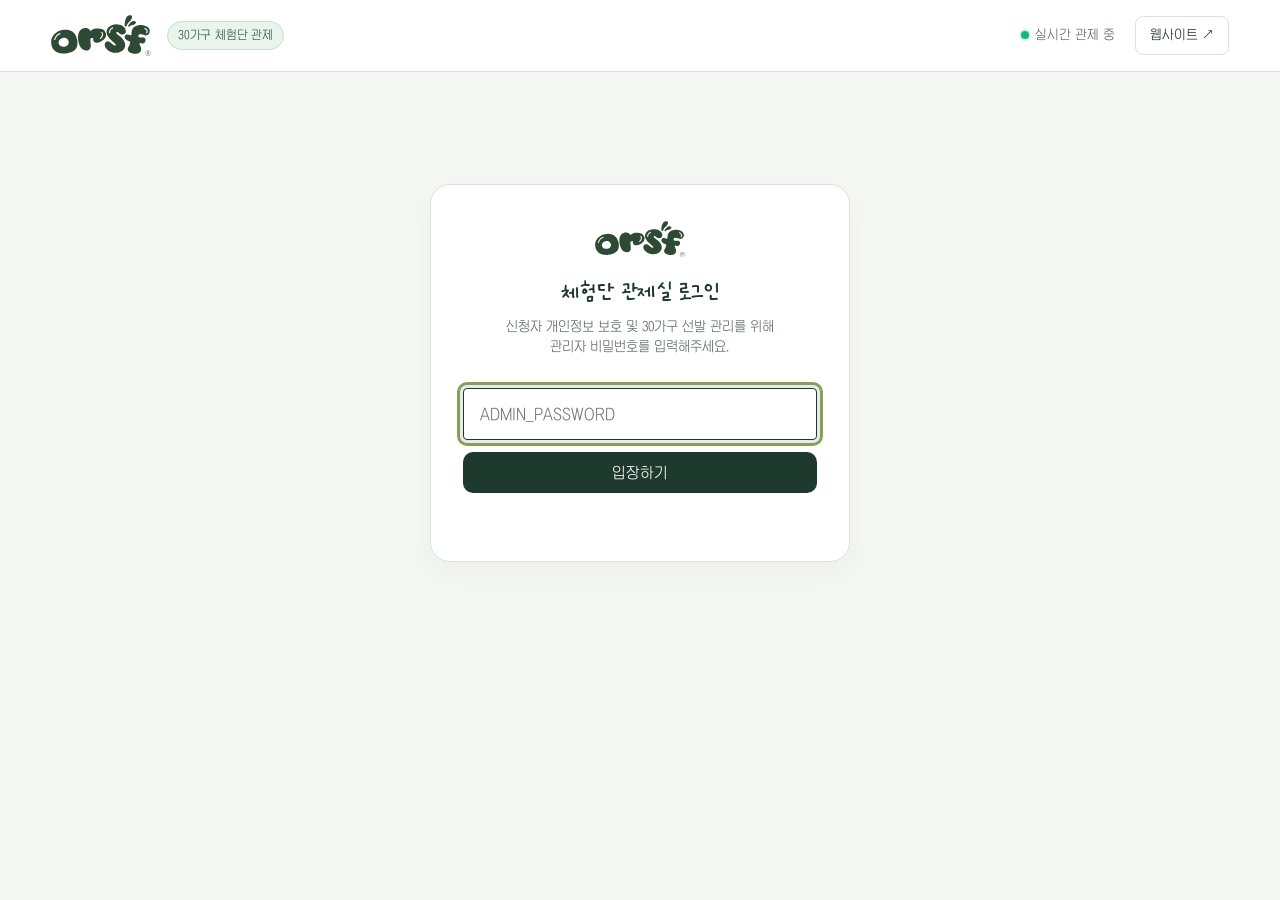
==== commit e684702c: "feat(admin): display exact child age in dashboard, filters, and csv export" ====
--- a/admin.html
+++ b/admin.html
@@ -846,8 +846,15 @@
           <div class="adm-actions-group">
             <select id="ageFilter" class="adm-btn-action">
               <option value="all">모든 연령</option>
-              <option value="4-6">만 4~6세</option>
-              <option value="7-10">만 7~10세</option>
+              <option value="4-6">만 4~6세 군</option>
+              <option value="7-10">만 7~10세 군</option>
+              <option value="4">만 4세</option>
+              <option value="5">만 5세</option>
+              <option value="6">만 6세</option>
+              <option value="7">만 7세</option>
+              <option value="8">만 8세</option>
+              <option value="9">만 9세</option>
+              <option value="10">만 10세</option>
             </select>
             <button class="adm-btn-action" id="btnToggleInsights">📊 설문 통계</button>
             <button class="adm-btn-action" id="btnReload">🔄 새로고침</button>
@@ -1061,19 +1068,29 @@
 
         // Age Filter
         if (currentFilterAge !== 'all') {
-          items = items.filter(i => i.child_age_group === currentFilterAge);
+          if (['4-6', '7-10'].includes(currentFilterAge)) {
+            items = items.filter(i => i.child_age_group === currentFilterAge);
+          } else {
+            const targetAge = Number(currentFilterAge);
+            items = items.filter(i => {
+              const actualAge = Number(i.actual_age || i.child_age || i.attribution?.actual_age || i.attribution?.child_age);
+              return actualAge === targetAge;
+            });
+          }
         }
 
         // Search Query
         if (currentSearchQuery) {
           const q = currentSearchQuery.toLowerCase().replace(/[^0-9a-zA-Z가-힣]/g, '');
           items = items.filter(i => {
+            const actualAge = i.actual_age || i.child_age || i.attribution?.actual_age || i.attribution?.child_age;
             const name = (i.guardian_name || '').toLowerCase();
             const rawContact = (i.contact || '').replace(/[^0-9a-zA-Z@._]/g, '').toLowerCase();
             const sol = (i.current_solution || '').toLowerCase();
             const iss = (i.main_issue || '').toLowerCase();
             const src = (i.attribution?.source || '').toLowerCase();
-            return name.includes(q) || rawContact.includes(q) || sol.includes(q) || iss.includes(q) || src.includes(q);
+            const ageStr = `${actualAge || ''}세 ${i.child_age_group || ''}`;
+            return name.includes(q) || rawContact.includes(q) || sol.includes(q) || iss.includes(q) || src.includes(q) || ageStr.includes(q);
           });
         }
 
@@ -1097,8 +1114,12 @@
           const contactFmt = formatContact(item.contact);
           const isPhone = !contactFmt.includes('@');
           const contactHref = isPhone ? `tel:${contactFmt}` : `mailto:${contactFmt}`;
+          const actualAge = item.actual_age || item.child_age || item.attribution?.actual_age || item.attribution?.child_age;
           const ageBadgeClass = item.child_age_group === '4-6' ? 'badge-age-46' : 'badge-age-710';
-          const ageText = item.child_age_group === '4-6' ? '만 4~6세' : '만 7~10세';
+          const ageGroupText = item.child_age_group === '4-6' ? '4~6세' : '7~10세';
+          const ageDisplayHtml = actualAge 
+            ? `<span class="badge-age ${ageBadgeClass}">만 ${actualAge}세</span><br><small style="color:var(--adm-text-muted);font-size:11px;">(${ageGroupText})</small>`
+            : `<span class="badge-age ${ageBadgeClass}">만 ${ageGroupText}</span>`;
           const rowClass = item.status === 'declined' ? 'declined-row' : '';
 
           const statusOptions = Object.entries(STATUS_CONFIG).map(([val, conf]) => 
@@ -1117,7 +1138,7 @@
                   <button class="btn-copy" data-copy="${esc(contactFmt)}" title="연락처 복사">📋</button>
                 </div>
               </td>
-              <td><span class="badge-age ${ageBadgeClass}">${ageText}</span></td>
+              <td>${ageDisplayHtml}</td>
               <td>
                 <div class="badge-product">${esc(item.current_solution)}</div>
                 <div class="issue-bubble">${esc(item.main_issue)}</div>
@@ -1272,24 +1293,28 @@
         }
 
         const headers = [
-          '신청ID', '신청시각', '보호자성함', '연락처', '아이연령군',
+          '신청ID', '신청시각', '보호자성함', '연락처', '아이실제나이', '아이연령군',
           '현재사용세정제', '가장힘든점', '진행상태', '유입경로', '광고소재', '캠페인', '동의버전'
         ];
 
-        const rows = rawItems.map(i => [
-          i.id,
-          i.created_at,
-          i.guardian_name,
-          formatContact(i.contact),
-          i.child_age_group === '4-6' ? '만 4~6세' : '만 7~10세',
-          i.current_solution || '',
-          i.main_issue || '',
-          STATUS_CONFIG[i.status]?.label || i.status,
-          i.attribution?.source || 'direct',
-          i.attribution?.content || '',
-          i.attribution?.campaign || '',
-          i.consent_version || ''
-        ]);
+        const rows = rawItems.map(i => {
+          const actualAge = i.actual_age || i.child_age || i.attribution?.actual_age || i.attribution?.child_age;
+          return [
+            i.id,
+            i.created_at,
+            i.guardian_name,
+            formatContact(i.contact),
+            actualAge ? `만 ${actualAge}세` : '미기록 (구간저장)',
+            i.child_age_group === '4-6' ? '만 4~6세' : '만 7~10세',
+            i.current_solution || '',
+            i.main_issue || '',
+            STATUS_CONFIG[i.status]?.label || i.status,
+            i.attribution?.source || 'direct',
+            i.attribution?.content || '',
+            i.attribution?.campaign || '',
+            i.consent_version || ''
+          ];
+        });
 
         const escCell = v => {
           let s = String(v ?? '');
